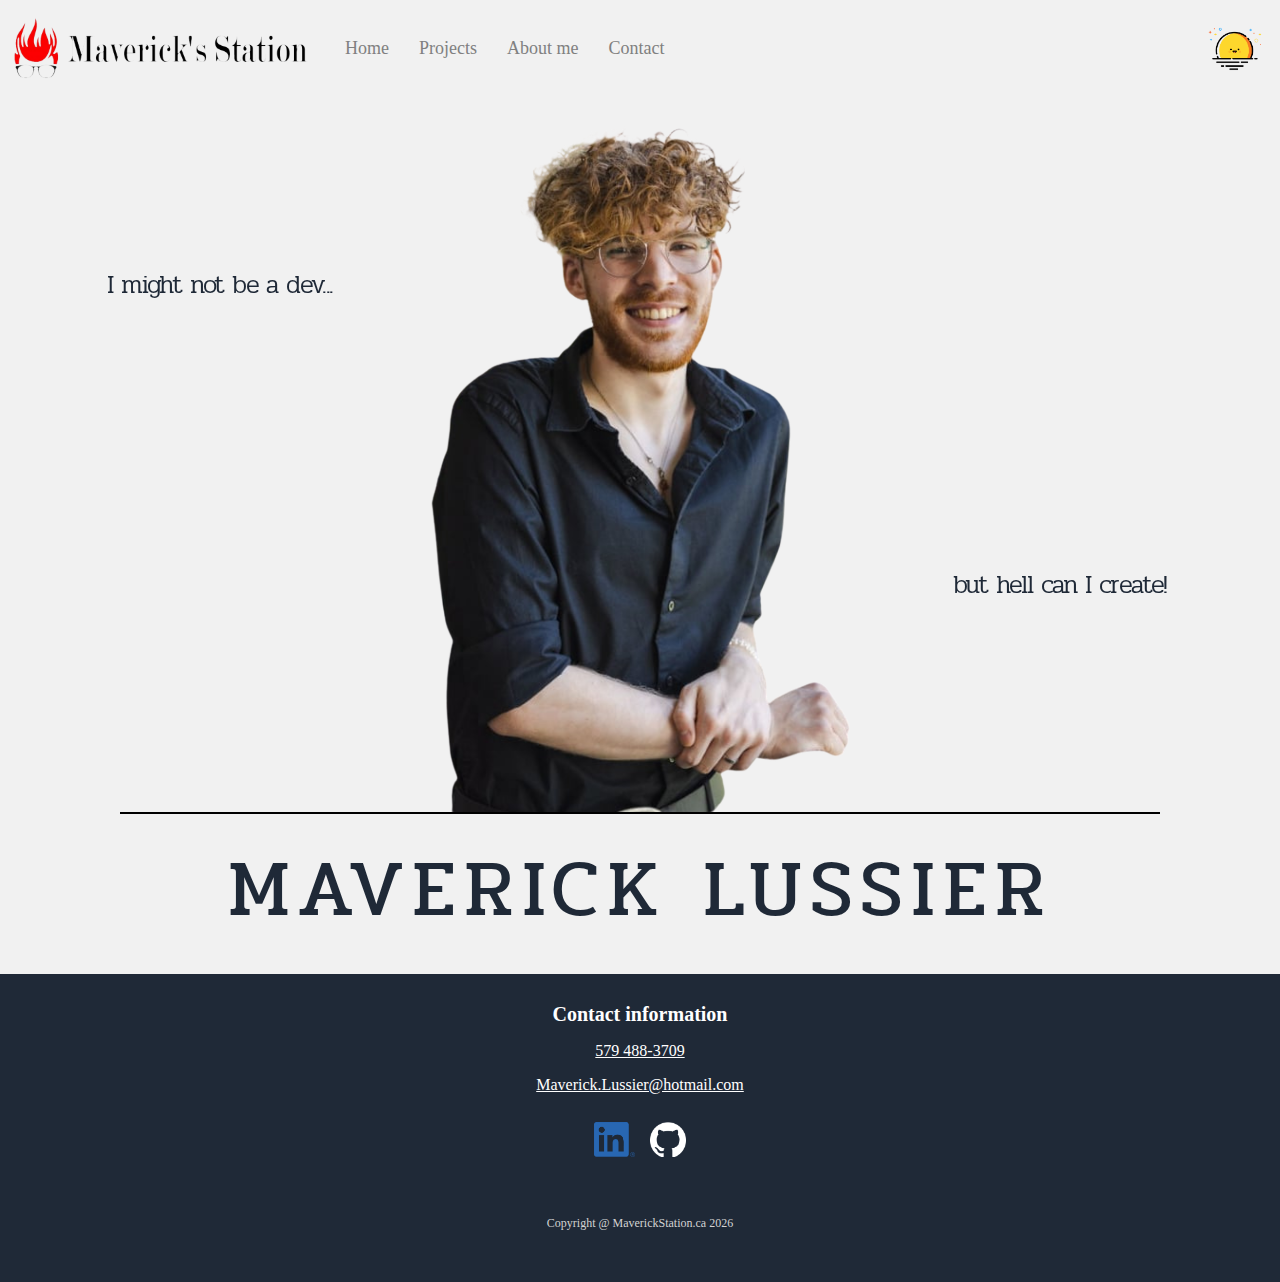
==== index.html @ add1839e "Darkmode fix + scrollbar adjustments" ====
<!DOCTYPE html>
<html>

<head>
    <title>Maverick's Station</title>
    <link rel="icon" type="image/x-icon" href="images/favicon.png">
    <link rel="stylesheet" href="darkmode.css">
    <link rel="stylesheet" href="styles.css">
    <meta name="description" content="description">
    <meta lang="en" charset="UTF-8">
    <meta name="viewport" content="width=device-width, initial-scale=1.0">
    <meta name="googlebot" content="noindex, nofollow">
    <meta name="robots" content="noindex">
    <link rel="preconnect" href="https://fonts.googleapis.com">
    <link rel="preconnect" href="https://fonts.gstatic.com" crossorigin>
    <link href="https://fonts.googleapis.com/css2?family=Pridi:wght@200;300;400;500;600;700&display=swap" rel="stylesheet">
    <script>(function(w,d,s,l,i){w[l]=w[l]||[];w[l].push({'gtm.start':new Date().getTime(),event:'gtm.js'});var f=d.getElementsByTagName(s)[0],j=d.createElement(s),dl=l!='dataLayer'?'&l='+l:'';j.async=true;j.src='https://www.googletagmanager.com/gtm.js?id='+i+dl;f.parentNode.insertBefore(j,f);})(window,document,'script','dataLayer','GTM-K57DZNFK');</script>
    </head>

<body>
    <noscript><iframe src="https://www.googletagmanager.com/ns.html?id=GTM-K57DZNFK" height="0" width="0"
            style="display:none;visibility:hidden"></iframe></noscript>
    <header class="mainHeader">
        <div class="logoTitle">
            <a href="https://maverickstation.ca/"><img id="logo" class="theme-image" data-light="images/newlogo.png"
                    data-dark="images/dm-newlogo.png" src="images/newlogo.png" alt="Maverick Lussier"></a>
        </div>
        <nav class="listMenu">
            <a href="https://maverickstation.ca/">Home</a>
            <a href="https://maverickstation.ca/projects">Projects</a>
            <a href="https://maverickstation.ca/aboutme">About me</a>
            <a href="#footer">Contact</a>
            <div id="theme-toggle-mobile" class="theme-toggle mobile-only">
                <img src="images/sun-sunrise-svgrepo-com.png" alt="Sun Icon" class="icon sun-icon" />
                <img src="images/man-on-the-moon-svgrepo-com.png" alt="Moon Icon" class="icon moon-icon" />
            </div>
        </nav>
        <div class="header-right">
            <div id="theme-toggle" class="theme-toggle">
                <img src="images/sun-sunrise-svgrepo-com.png" alt="Sun Icon" class="icon sun-icon" />
                <img src="images/man-on-the-moon-svgrepo-com.png" alt="Moon Icon" class="icon moon-icon" />
            </div>
        </div>
    </header>

    <section id="section">
        <div class="row">
            <div class="container">
                <div class="maverick">
                    <img src="images/maverick-torso.png" alt="Maverick Lussier">
                </div>
    
                <p id="not-a-dev-desc" class="description">I might not be a dev...</p>
                <p id="i-make-stuff-desc" class="description">but hell can I create!</p>
    
                <h1 class="title">MAVERICK LUSSIER</h1>
            </div>
        </div>
    </section>
    <footer id="footer">
        <div class="contact">
            <ul class="contactList">
                <li class="contactTitle">Contact information</li>
                <li class="contactInfo"><a href="tel:+1579-488-3709">579 488-3709</a></li>
                <li class="contactInfo"><a href="mailto:maverick.lussier@hotmail.com">Maverick.Lussier@hotmail.com</a></li>
            </ul>
            <div class="socials">
                <a href="https://www.linkedin.com/in/maverick-lussier-965498231/" target="_blank"><img
                        src="images/LinkedIn.png" alt="LinkedIn profile"></a>
                <a href="https://github.com/Maverick015" target="_blank"><img src="images/github.png"
                        alt="GitHub profile"></a>
            </div>
        </div>
        <div class="copyright">Copyright @ MaverickStation.ca <span id="spanYear"></span></div>

    </footer>
    <script>document.getElementById('spanYear').textContent = new Date().getFullYear();</script>
    <script src="darkmode.js"></script>
</body>

</html>
---- darkmode.css ----
/* Colors */
:root {
--dm-bg: #22203A !important; /* Dark Mode Background */
--dm-surface: #2E2B50 !important; /* Surface Elements (cards, containers) */
--dm-layer: #28A79F !important; /* Surface Elements (cards, containers) */
--dm-text-primary: #EDEDF7 !important; /* Primary Text (titles, headings) */
--dm-text-secondary: #B8B5D6 !important; /* Secondary Text (subtext, descriptions) */
--dm-accent: #9893DA !important; /* Accent (buttons, highlights) */}

/* Theme Toggle Styling */
.theme-toggle {
position: relative;
width: 60px;
height: 60px;
cursor: pointer;
margin-right: 15px;
}

.theme-toggle .icon {
position: absolute;
width: 100%;
height: 100%;
transition: opacity 1.5s ease-in-out;
}
.theme-toggle .moon-icon { opacity: 0; }

#theme-toggle-mobile img{padding-left: 16px;}
.theme-toggle, .sidebar-container {
outline: none !important;
box-shadow: none !important;
-webkit-tap-highlight-color: transparent;
user-select: none;
-webkit-user-select: none;
-moz-user-select: none;
-ms-user-select: none;
}

/* 🟢 DARK MODE - Applied to everything inside body.dark-mode */
body.dark-mode,
body.dark-mode .mainHeader, 
body.dark-mode .portfolioTitle, 
body.dark-mode #section{
background: var(--dm-bg);
color: var(--dm-text-primary);
}

/* Secondary background color */
body.dark-mode .sidebar,
body.dark-mode .cardWhite,
body.dark-mode .discover {
background: var(--dm-surface);
}

/* Dark Mode for all key elements */
body.dark-mode .sidebar-container h4,
body.dark-mode .bar-item,
body.dark-mode .filterButton,
body.dark-mode .cardWhite h1,
body.dark-mode .cardWhite h2,
body.dark-mode .cardWhite h3,
body.dark-mode .cardWhite h4,
body.dark-mode .cardWhite p,
body.dark-mode #section h1 {
color: var(--dm-text-primary);
}

/* Secondary text color for descriptions */
body.dark-mode .cardWhite p,
body.dark-mode .sidebar-container p,
body.dark-mode #section p,
body.dark-mode  {
color: var(--dm-text-secondary);
}

/* Accent color for interactive elements */
body.dark-mode .discover{
background: var(--dm-accent);
}

body.dark-mode .testimonial::-webkit-scrollbar-thumb,
body.dark-mode .personalityContainer p::-webkit-scrollbar-thumb {
    background: var(--dm-accent);
}
/* Buttons */
body.dark-mode button {
background: var(--dm-surface);
color: var(--dm-text-primary);
border-color: var(--dm-bg);
}
---- styles.css ----
html{background-color:var(--light-gray);}
body{margin: 0}

/* Fonts */
* {font-family: Georgia, 'Times New Roman', Times, serif;line-height: 1.5;}  
h1 { font-size: clamp(1.75rem, 2.5vw, 2.25rem); margin: 0; } /* ≈ 28px to 36px */
h2 { font-size: clamp(1.5rem, 2vw, 2rem); margin: 0; } /* ≈ 24px to 32px */
h3 { font-size: clamp(1.25rem, 1.75vw, 1.5rem); margin: 10px 0 0; } /* ≈ 20px to 24px */
h4 { font-size: clamp(1.1rem, 1.5vw, 1.4rem); margin: 10px 0 0; } /* ≈ 18px to 22px */
p { font-size: 1.125rem; } /* ≈ 18px */

:root{
--footer-bg: #1f2937;
--black:#000;
--white:#fff;
--gray:#9e9e9e;
--light-gray:#f1f1f1;
}

/* Main Header */
.logoTitle,.logoTitle a,#logo{height: 67px; max-width: 300px; display: flex; gap: 10px; flex-wrap: wrap; align-items: center; }
.listMenu{ display: flex; justify-content: center; align-items: center; flex-wrap: wrap; text-align: center; min-width: 0; }
.listMenu a{ font-size: 18px; padding: 15px; text-decoration: none; color: gray; }
nav{display:flex; background-color:inherit; }
.header-right{ margin-left: auto; }
.mobile-only{display: none;}

@media (min-width:993px){
        .mainHeader{display: flex;flex-wrap: wrap;gap: 20px;align-items: center;
                background-color: #f1f1f1;padding:15px 0px 15px 10px;position: sticky;top: 0;}}

@media (max-width:992.99px) {
        .mainHeader {display: flex;flex-wrap: wrap;gap: 20px;align-items: center;
                justify-content: center;background-color: #f1f1f1;padding: 15px 0;position: sticky;top: 0;}
        .header-right{display: none;}
        .mobile-only {display: flex;}}

@media (max-width:420.99px) {
        .mobile-only {display: flex;}
        .listMenu{padding: 0px 25px 0px 25px;}}

/* Common Styles */
#section {position: relative;line-height: 0.5 !important;color: var(--black);
        background-color: var(--light-gray);margin-bottom: 25px;text-align: center;}
    
#section img {padding-top: 15px;margin: 0 15px;margin-bottom: -7px;}
.container {margin: 0 auto;position: relative;max-width: 1040px;width: 90%;}
.title {color: var(--footer-bg);padding-top: 15px;letter-spacing: 0.5rem;border-top: solid 2.5px #000;
        font-size: clamp(2.5rem, 5rem, 7rem);font-family: "Pridi", serif;font-weight: 400;}

.description {position: absolute;width: 300px;height: fit-content;}

/* Shared Description Styling */
#not-a-dev-desc,
#i-make-stuff-desc {color: var(--footer-bg);font: normal normal 300 clamp(1.5rem, 2vw, 5rem) "Pridi";
        letter-spacing: -0.1rem;line-height: 1.0;max-height: 200px;}

#not-a-dev-desc {top: 150px;left: -50px;}    
#i-make-stuff-desc {top: 450px;right: -50px;}
    
    /* Large Screens (Desktops) */
    @media (min-width: 1200px) {
        #section img {
            height: 700px;
        }
        .container {
            max-width: 1040px;
        }}
    
    /* Medium Screens (Laptops & Tablets) */
    @media (min-width: 993px) and (max-width: 1199.99px) {
        #section img {
            height: 700px;
        }
        .container {
            max-width: 850px;
        }}
    
    /* Tablets & Smaller Laptops */
    @media (max-width: 992.99px) {
        #section img {
            height: 500px;
        }
        .container {
            width: 90%;
            max-width: 850px;
        }
        #not-a-dev-desc,
        #i-make-stuff-desc {display: none;}}

    /* Mobile Screens */
    @media (max-width: 500px) {
        #section{width: auto;}
        #section img {height: 400px;}

        .container {max-width: fit-content;padding: 0 15px;}
        .title{font-size: 15vw;}
        #not-a-dev-desc,
        #i-make-stuff-desc {display: none;}}
        
    

/* Footer */
#footer {width:100%;bottom:0;background: var(--footer-bg);text-align: center;color: var(--white);}
.contactList {margin: 0;padding: 25px 0px 0px 0px;list-style-type: none;}
.contactTitle {font-size: 20px;font-weight: bold;}
.contactInfo {padding-top: 10px;}
li.contactInfo a{color: var(--white);}
.socials {display: flex;justify-content: center;align-items: center;gap: 15px;padding-top: 25px;}
.socials img {width: auto;height: 35px;}
.copyright {color: lightgray;margin: 0;padding: 50px 0;text-align: center;font-size: 12px;}
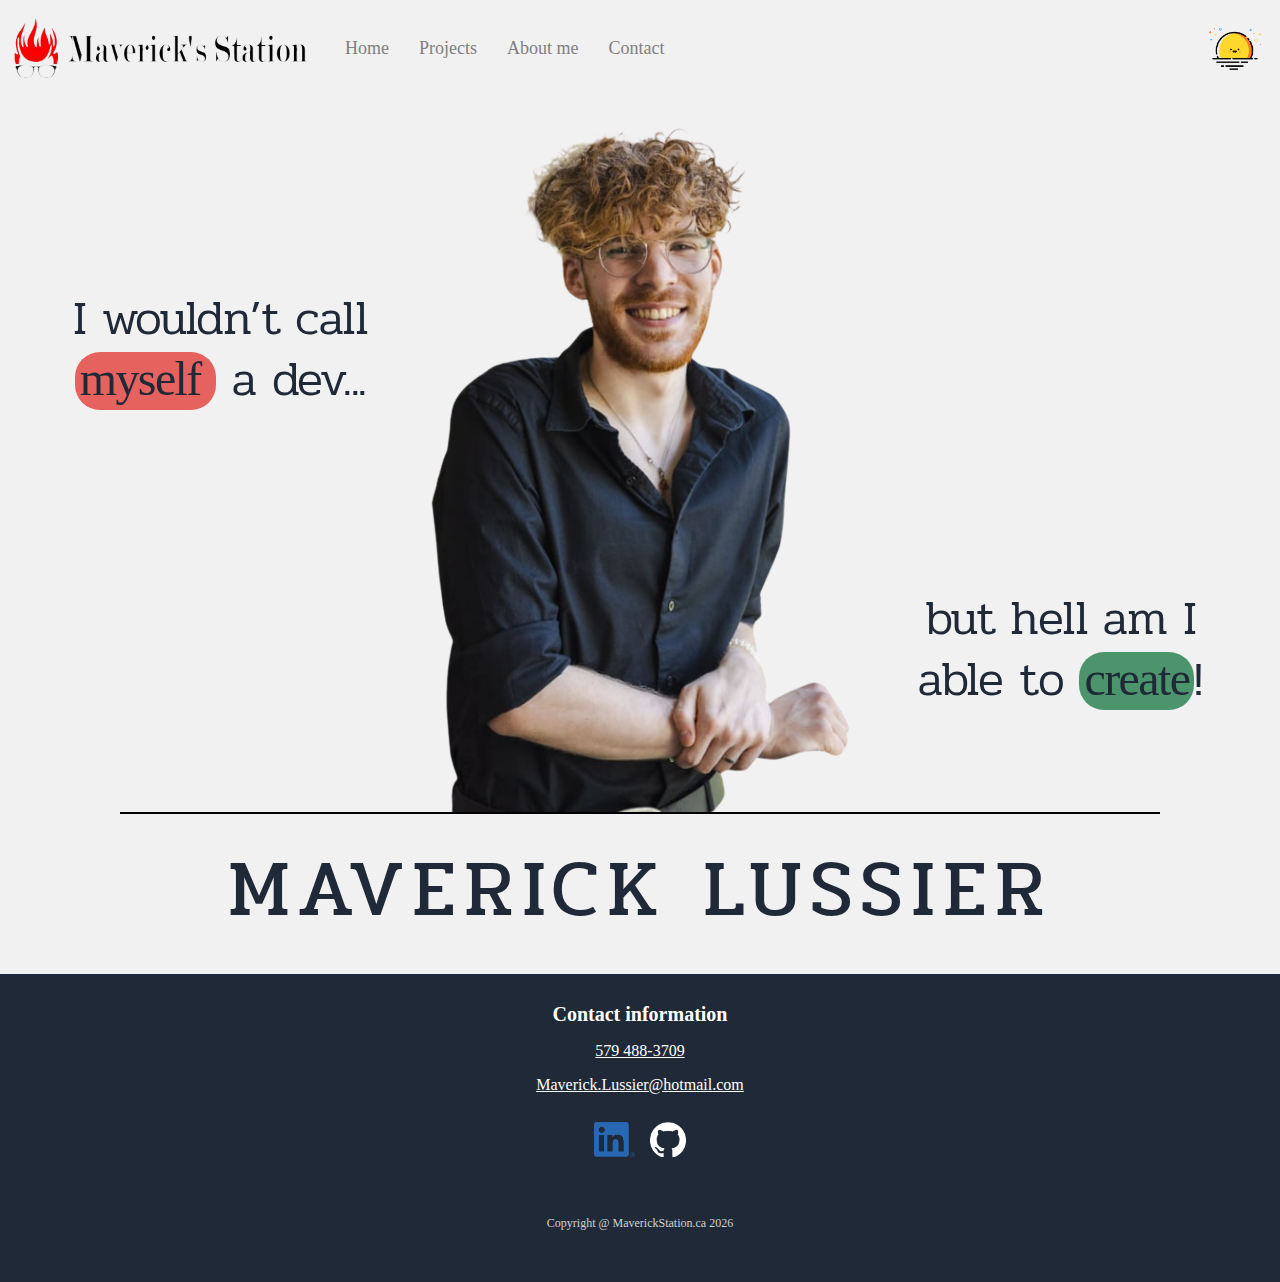
==== commit 30060ae3: "Added home CTAs + btn colors" ====
--- a/index.html
+++ b/index.html
@@ -26,10 +26,10 @@
                     data-dark="images/dm-newlogo.png" src="images/newlogo.png" alt="Maverick Lussier"></a>
         </div>
         <nav class="listMenu">
-            <a href="https://maverickstation.ca/">Home</a>
-            <a href="https://maverickstation.ca/projects">Projects</a>
-            <a href="https://maverickstation.ca/aboutme">About me</a>
-            <a href="#footer">Contact</a>
+            <a id="homeNav" href="https://maverickstation.ca/">Home</a>
+            <a id="projectsNav" href="https://maverickstation.ca/projects">Projects</a>
+            <a id="aboutmeNav" href="https://maverickstation.ca/aboutme">About me</a>
+            <a id="contactNav" href="#footer">Contact</a>
             <div id="theme-toggle-mobile" class="theme-toggle mobile-only">
                 <img src="images/sun-sunrise-svgrepo-com.png" alt="Sun Icon" class="icon sun-icon" />
                 <img src="images/man-on-the-moon-svgrepo-com.png" alt="Moon Icon" class="icon moon-icon" />
@@ -50,9 +50,8 @@
                     <img src="images/maverick-torso.png" alt="Maverick Lussier">
                 </div>
     
-                <p id="not-a-dev-desc" class="description">I might not be a dev...</p>
-                <p id="i-make-stuff-desc" class="description">but hell can I create!</p>
-    
+                <p id="not-a-dev-desc" class="description">I wouldn’t call<br><span id="myselfCTA"><a href="https://maverickstation.ca/aboutme">myself</a></span> a dev...</p>
+                <p id="i-make-stuff-desc" class="description">but hell am I able to <span id="createCTA"><a href="https://maverickstation.ca/projects">create</a></span>!</p>    
                 <h1 class="title">MAVERICK LUSSIER</h1>
             </div>
         </div>
--- a/darkmode.css
+++ b/darkmode.css
@@ -35,7 +35,7 @@
 -ms-user-select: none;
 }
 
-/* 🟢 DARK MODE - Applied to everything inside body.dark-mode */
+/* DARK MODE - Applied to everything inside body.dark-mode */
 body.dark-mode,
 body.dark-mode .mainHeader, 
 body.dark-mode .portfolioTitle, 
@@ -72,18 +72,29 @@
 color: var(--dm-text-secondary);
 }
 
+/* Color for borders */
+
+body.dark-mode .title {
+    border-color: white;
+}
+
 /* Accent color for interactive elements */
-body.dark-mode .discover{
+body.dark-mode .testimonial::-webkit-scrollbar-thumb,
+body.dark-mode .personalityContainer p::-webkit-scrollbar-thumb{
 background: var(--dm-accent);
 }
 
-body.dark-mode .testimonial::-webkit-scrollbar-thumb,
-body.dark-mode .personalityContainer p::-webkit-scrollbar-thumb {
-    background: var(--dm-accent);
+/* Buttons */
+body.dark-mode .discover {
+background: var(--dm-accent);
+color: var(--dm-text-primary);
+border-color: var(--dm-accent);
 }
-/* Buttons */
-body.dark-mode button {
-background: var(--dm-surface);
-color: var(--dm-text-primary);
-border-color: var(--dm-bg);
+
+body.dark-mode #createCTA, body.dark-mode #projectsNav:hover{
+    background-color: #b5d6b8 ;
+}
+
+body.dark-mode #myselfCTA, body.dark-mode #aboutmeNav:hover{
+    background-color: #d6b8b5 ;
 }--- a/styles.css
+++ b/styles.css
@@ -21,6 +21,10 @@
 .logoTitle,.logoTitle a,#logo{height: 67px; max-width: 300px; display: flex; gap: 10px; flex-wrap: wrap; align-items: center; }
 .listMenu{ display: flex; justify-content: center; align-items: center; flex-wrap: wrap; text-align: center; min-width: 0; }
 .listMenu a{ font-size: 18px; padding: 15px; text-decoration: none; color: gray; }
+
+#aboutmeNav:hover{border-radius: 25px;background-color:#E5625E;padding:5px 15px 5px 15px;text-decoration: none;color:var(--footer-bg);}
+#projectsNav:hover{border-radius: 25px;background-color:#4c956c;padding:5px 15px 5px 15px;text-decoration: none;color:var(--footer-bg);}
+
 nav{display:flex; background-color:inherit; }
 .header-right{ margin-left: auto; }
 .mobile-only{display: none;}
@@ -39,25 +43,24 @@
         .mobile-only {display: flex;}
         .listMenu{padding: 0px 25px 0px 25px;}}
 
-/* Common Styles */
-#section {position: relative;line-height: 0.5 !important;color: var(--black);
-        background-color: var(--light-gray);margin-bottom: 25px;text-align: center;}
-    
+/* Section styles */
+#section {position: relative;line-height: 0.5 !important;color: var(--black);background-color: var(--light-gray);margin-bottom: 25px;text-align: center;}
 #section img {padding-top: 15px;margin: 0 15px;margin-bottom: -7px;}
 .container {margin: 0 auto;position: relative;max-width: 1040px;width: 90%;}
-.title {color: var(--footer-bg);padding-top: 15px;letter-spacing: 0.5rem;border-top: solid 2.5px #000;
-        font-size: clamp(2.5rem, 5rem, 7rem);font-family: "Pridi", serif;font-weight: 400;}
-
+.title {color: var(--footer-bg);padding-top: 15px;letter-spacing: 0.5rem;border-top: solid 2.5px #000;font-size: clamp(2.5rem, 5rem, 7rem);font-family: "Pridi", serif;font-weight: 400;}
 .description {position: absolute;width: 300px;height: fit-content;}
-
-/* Shared Description Styling */
-#not-a-dev-desc,
-#i-make-stuff-desc {color: var(--footer-bg);font: normal normal 300 clamp(1.5rem, 2vw, 5rem) "Pridi";
-        letter-spacing: -0.1rem;line-height: 1.0;max-height: 200px;}
-
+#not-a-dev-desc,#i-make-stuff-desc {color: var(--footer-bg);font: normal normal 300 clamp(1.5rem, 3rem, 5rem) "Pridi";letter-spacing: -0.1rem;line-height: 1.0;max-height: 200px;}
 #not-a-dev-desc {top: 150px;left: -50px;}    
 #i-make-stuff-desc {top: 450px;right: -50px;}
-    
+
+/* CTA Buttons */
+#myselfCTA {border-radius: 25px;background-color:#E5625E;padding:0 15px 5px 5px;}
+#myselfCTA a {text-decoration: none;color:var(--footer-bg);}
+
+#createCTA {border-radius: 25px;background-color:#4c956c;padding:0 5px 5px 5px;}
+#createCTA a {text-decoration: none;color:var(--footer-bg);}
+
+
     /* Large Screens (Desktops) */
     @media (min-width: 1200px) {
         #section img {
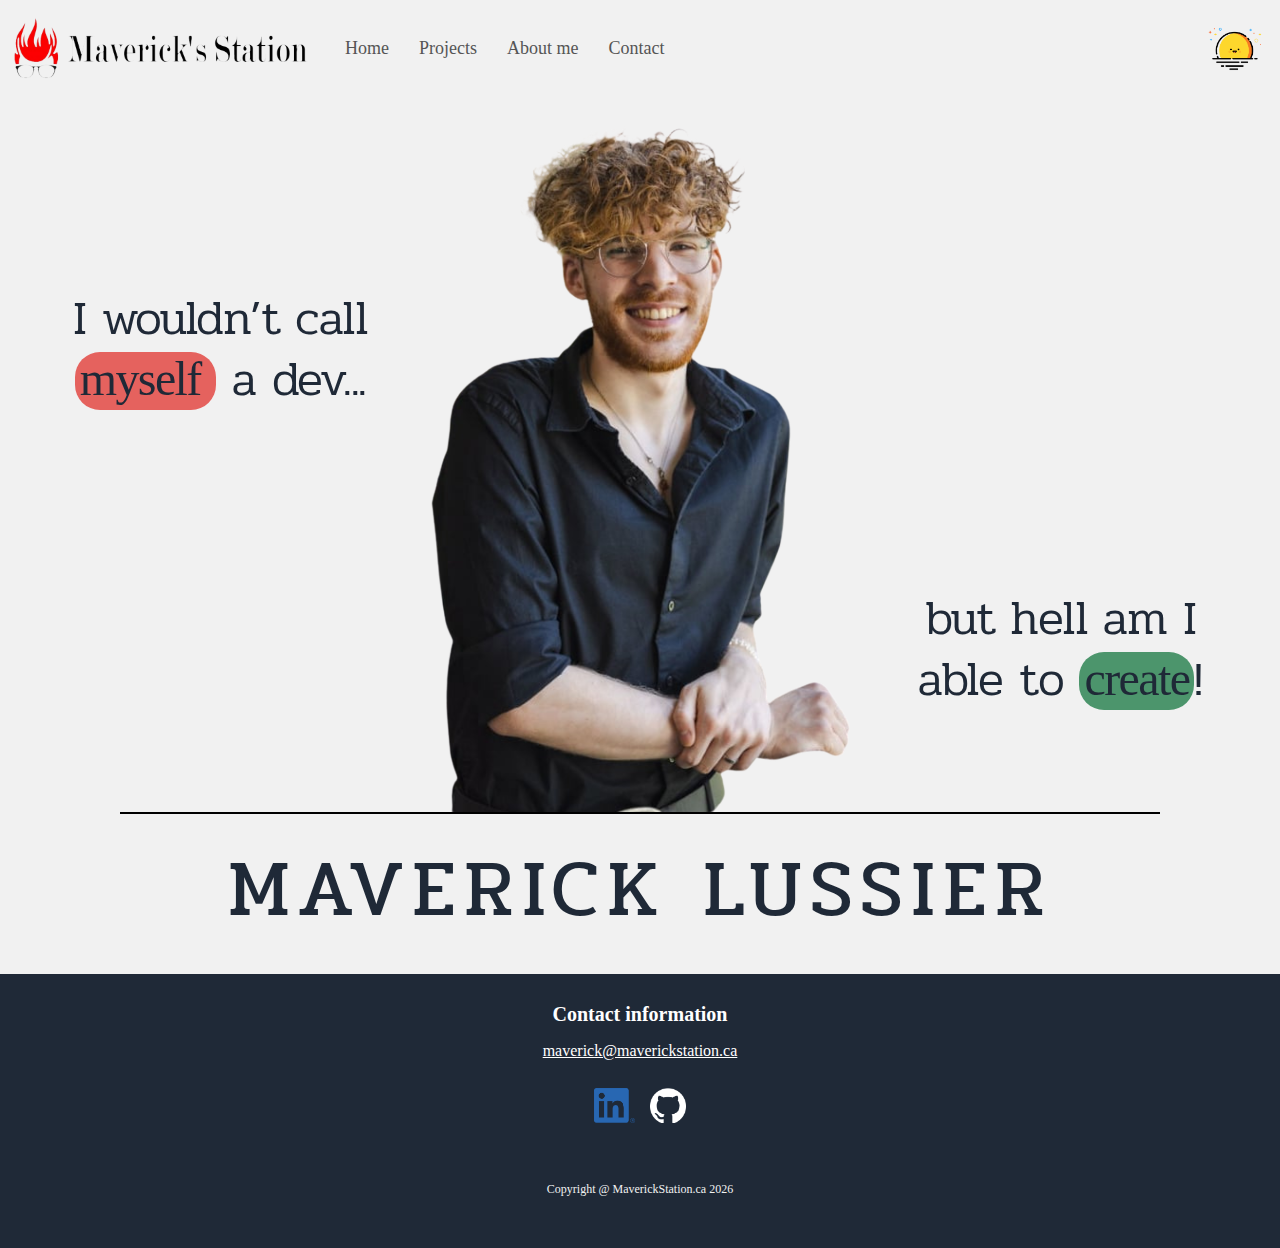
==== commit 5dc8cca5: "Updated contact info" ====
--- a/index.html
+++ b/index.html
@@ -60,8 +60,7 @@
         <div class="contact">
             <ul class="contactList">
                 <li class="contactTitle">Contact information</li>
-                <li class="contactInfo"><a href="tel:+1579-488-3709">579 488-3709</a></li>
-                <li class="contactInfo"><a href="mailto:maverick.lussier@hotmail.com">Maverick.Lussier@hotmail.com</a></li>
+                <li class="contactInfo"><a href="mailto:maverick.lussier@hotmail.com">maverick@maverickstation.ca</a></li>
             </ul>
             <div class="socials">
                 <a href="https://www.linkedin.com/in/maverick-lussier-965498231/" target="_blank"><img
--- a/darkmode.css
+++ b/darkmode.css
@@ -37,7 +37,7 @@
 
 /* DARK MODE - Applied to everything inside body.dark-mode */
 body.dark-mode,
-body.dark-mode .mainHeader, 
+body.dark-mode .mainHeader , 
 body.dark-mode .portfolioTitle, 
 body.dark-mode #section{
 background: var(--dm-bg);
@@ -47,7 +47,8 @@
 /* Secondary background color */
 body.dark-mode .sidebar,
 body.dark-mode .cardWhite,
-body.dark-mode .discover {
+body.dark-mode .discover,
+body.dark-mode .filterButton {
 background: var(--dm-surface);
 }
 
@@ -60,7 +61,8 @@
 body.dark-mode .cardWhite h3,
 body.dark-mode .cardWhite h4,
 body.dark-mode .cardWhite p,
-body.dark-mode #section h1 {
+body.dark-mode #section h1,
+body.dark-mode .listMenu a {
 color: var(--dm-text-primary);
 }
 
@@ -79,7 +81,9 @@
 }
 
 /* Accent color for interactive elements */
+body.dark-mode .cardWhite p::-webkit-scrollbar-thumb,
 body.dark-mode .testimonial::-webkit-scrollbar-thumb,
+body.dark-mode .certificationsCard p::-webkit-scrollbar-thumb,
 body.dark-mode .personalityContainer p::-webkit-scrollbar-thumb{
 background: var(--dm-accent);
 }
--- a/styles.css
+++ b/styles.css
@@ -13,14 +13,14 @@
 --footer-bg: #1f2937;
 --black:#000;
 --white:#fff;
---gray:#9e9e9e;
+--gray:#555;
 --light-gray:#f1f1f1;
 }
 
 /* Main Header */
 .logoTitle,.logoTitle a,#logo{height: 67px; max-width: 300px; display: flex; gap: 10px; flex-wrap: wrap; align-items: center; }
 .listMenu{ display: flex; justify-content: center; align-items: center; flex-wrap: wrap; text-align: center; min-width: 0; }
-.listMenu a{ font-size: 18px; padding: 15px; text-decoration: none; color: gray; }
+.listMenu a{ font-size: 18px; padding: 15px; text-decoration: none; color: var(--gray); }
 
 #aboutmeNav:hover{border-radius: 25px;background-color:#E5625E;padding:5px 15px 5px 15px;text-decoration: none;color:var(--footer-bg);}
 #projectsNav:hover{border-radius: 25px;background-color:#4c956c;padding:5px 15px 5px 15px;text-decoration: none;color:var(--footer-bg);}
@@ -31,11 +31,11 @@
 
 @media (min-width:993px){
         .mainHeader{display: flex;flex-wrap: wrap;gap: 20px;align-items: center;
-                background-color: #f1f1f1;padding:15px 0px 15px 10px;position: sticky;top: 0;}}
+                background-color: var(--light-gray);padding:15px 0px 15px 10px;position: sticky;top: 0;}}
 
 @media (max-width:992.99px) {
         .mainHeader {display: flex;flex-wrap: wrap;gap: 20px;align-items: center;
-                justify-content: center;background-color: #f1f1f1;padding: 15px 0;position: sticky;top: 0;}
+                justify-content: center;background-color: var(--light-gray);padding: 15px 0;position: sticky;top: 0;}
         .header-right{display: none;}
         .mobile-only {display: flex;}}
 
@@ -47,7 +47,7 @@
 #section {position: relative;line-height: 0.5 !important;color: var(--black);background-color: var(--light-gray);margin-bottom: 25px;text-align: center;}
 #section img {padding-top: 15px;margin: 0 15px;margin-bottom: -7px;}
 .container {margin: 0 auto;position: relative;max-width: 1040px;width: 90%;}
-.title {color: var(--footer-bg);padding-top: 15px;letter-spacing: 0.5rem;border-top: solid 2.5px #000;font-size: clamp(2.5rem, 5rem, 7rem);font-family: "Pridi", serif;font-weight: 400;}
+.title {color: var(--footer-bg);padding-top: 15px;letter-spacing: 0.5rem;border-top: solid 2.5px var(--black);font-size: clamp(2.5rem, 5rem, 7rem);font-family: "Pridi", serif;font-weight: 400;}
 .description {position: absolute;width: 300px;height: fit-content;}
 #not-a-dev-desc,#i-make-stuff-desc {color: var(--footer-bg);font: normal normal 300 clamp(1.5rem, 3rem, 5rem) "Pridi";letter-spacing: -0.1rem;line-height: 1.0;max-height: 200px;}
 #not-a-dev-desc {top: 150px;left: -50px;}    
@@ -111,4 +111,4 @@
 li.contactInfo a{color: var(--white);}
 .socials {display: flex;justify-content: center;align-items: center;gap: 15px;padding-top: 25px;}
 .socials img {width: auto;height: 35px;}
-.copyright {color: lightgray;margin: 0;padding: 50px 0;text-align: center;font-size: 12px;}+.copyright {color: var(--light-gray);margin: 0;padding: 50px 0;text-align: center;font-size: 12px;}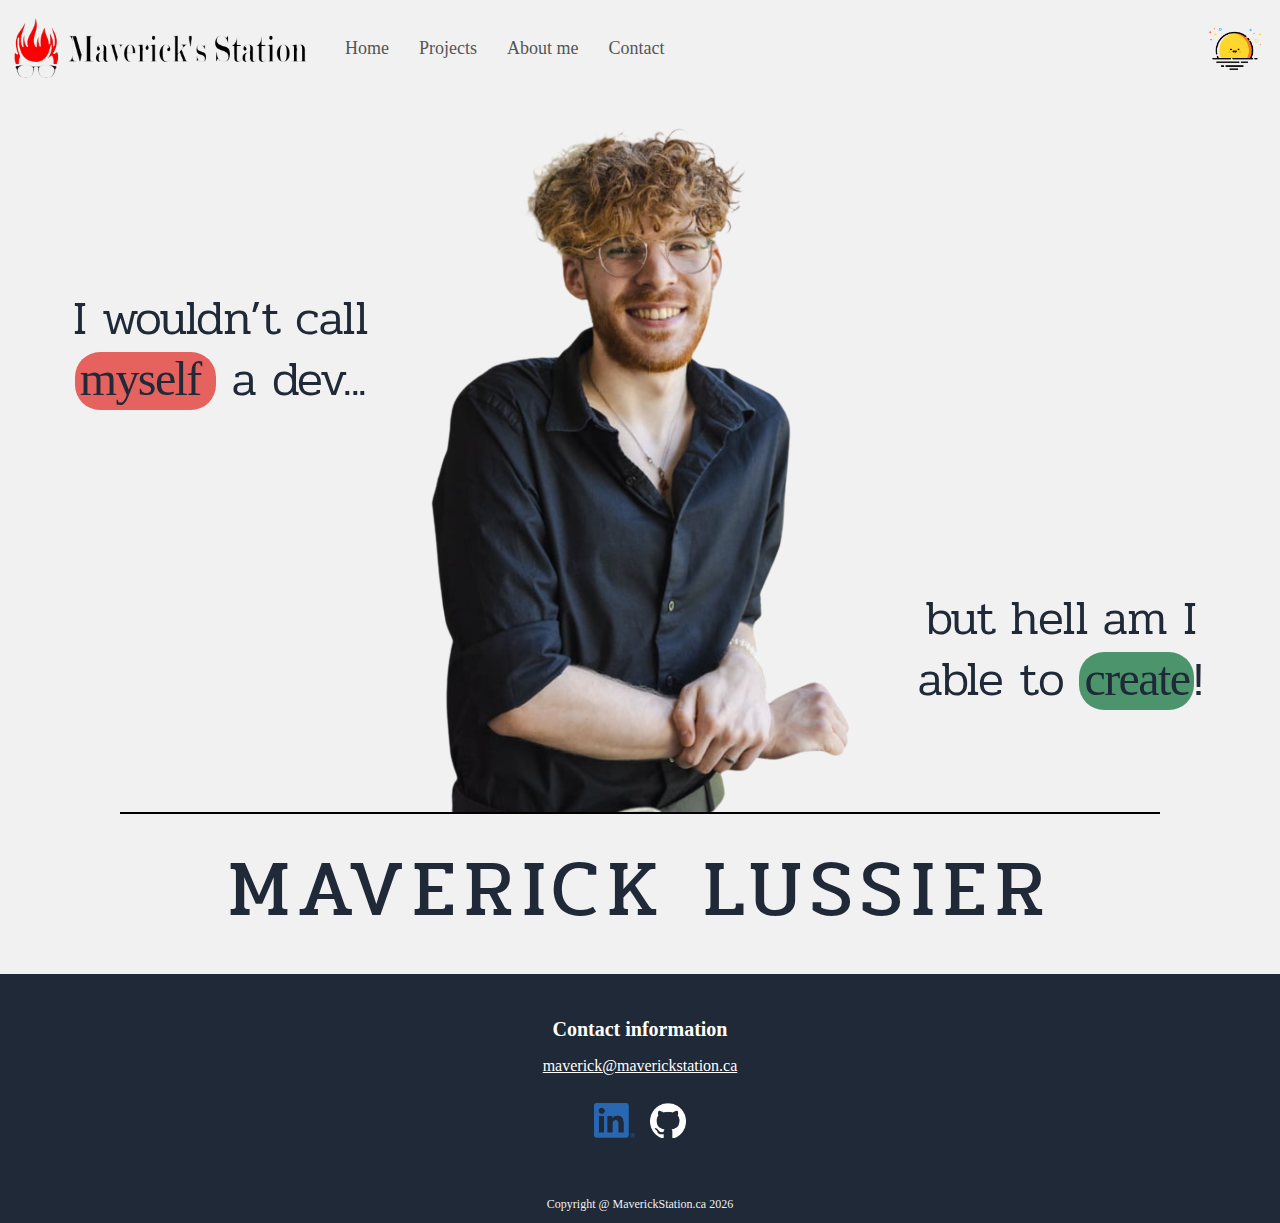
==== commit 63ef4c10: "Improved footer & discover btn behavior" ====
--- a/index.html
+++ b/index.html
@@ -3,7 +3,12 @@
 
 <head>
     <title>Maverick's Station</title>
-    <link rel="icon" type="image/x-icon" href="images/favicon.png">
+    <link rel="icon" type="image/png" href="images/favicon.png">
+    <meta name="author" content="Maverick Lussier">
+    <meta name="keywords"
+        content="Maverick Lussier, Maverick, Lussier, MaverickStation, Maverick Station, Maverick Lussier Portfolio, Maverick Lussier Projects, Maverick Lussier Contact, Maverick Lussier About Me">
+    <meta name="description"
+        content="Maverick Lussier's personal portfolio website where you can find his projects and learn more about his skills and experience!">
     <link rel="stylesheet" href="darkmode.css">
     <link rel="stylesheet" href="styles.css">
     <meta name="description" content="description">
@@ -13,9 +18,10 @@
     <meta name="robots" content="noindex">
     <link rel="preconnect" href="https://fonts.googleapis.com">
     <link rel="preconnect" href="https://fonts.gstatic.com" crossorigin>
-    <link href="https://fonts.googleapis.com/css2?family=Pridi:wght@200;300;400;500;600;700&display=swap" rel="stylesheet">
-    <script>(function(w,d,s,l,i){w[l]=w[l]||[];w[l].push({'gtm.start':new Date().getTime(),event:'gtm.js'});var f=d.getElementsByTagName(s)[0],j=d.createElement(s),dl=l!='dataLayer'?'&l='+l:'';j.async=true;j.src='https://www.googletagmanager.com/gtm.js?id='+i+dl;f.parentNode.insertBefore(j,f);})(window,document,'script','dataLayer','GTM-K57DZNFK');</script>
-    </head>
+    <link href="https://fonts.googleapis.com/css2?family=Pridi:wght@200;300;400;500;600;700&display=swap"
+        rel="stylesheet">
+    <script>(function (w, d, s, l, i) { w[l] = w[l] || []; w[l].push({ 'gtm.start': new Date().getTime(), event: 'gtm.js' }); var f = d.getElementsByTagName(s)[0], j = d.createElement(s), dl = l != 'dataLayer' ? '&l=' + l : ''; j.async = true; j.src = 'https://www.googletagmanager.com/gtm.js?id=' + i + dl; f.parentNode.insertBefore(j, f); })(window, document, 'script', 'dataLayer', 'GTM-K57DZNFK');</script>
+</head>
 
 <body>
     <noscript><iframe src="https://www.googletagmanager.com/ns.html?id=GTM-K57DZNFK" height="0" width="0"
@@ -25,11 +31,11 @@
             <a href="https://maverickstation.ca/"><img id="logo" class="theme-image" data-light="images/newlogo.png"
                     data-dark="images/dm-newlogo.png" src="images/newlogo.png" alt="Maverick Lussier"></a>
         </div>
-        <nav class="listMenu">
-            <a id="homeNav" href="https://maverickstation.ca/">Home</a>
-            <a id="projectsNav" href="https://maverickstation.ca/projects">Projects</a>
-            <a id="aboutmeNav" href="https://maverickstation.ca/aboutme">About me</a>
-            <a id="contactNav" href="#footer">Contact</a>
+        <nav class="listMenu" aria-label="Main Navigation">
+            <a id="homeNav" href="https://maverickstation.ca/" aria-label="Home">Home</a>
+            <a id="projectsNav" href="https://maverickstation.ca/projects" aria-label="Projects">Projects</a>
+            <a id="aboutmeNav" href="https://maverickstation.ca/aboutme" aria-label="About me">About me</a>
+            <a id="contactNav" href="#footer" aria-label="Contact">Contact</a>
             <div id="theme-toggle-mobile" class="theme-toggle mobile-only">
                 <img src="images/sun-sunrise-svgrepo-com.png" alt="Sun Icon" class="icon sun-icon" />
                 <img src="images/man-on-the-moon-svgrepo-com.png" alt="Moon Icon" class="icon moon-icon" />
@@ -37,8 +43,10 @@
         </nav>
         <div class="header-right">
             <div id="theme-toggle" class="theme-toggle">
-                <img src="images/sun-sunrise-svgrepo-com.png" alt="Sun Icon" class="icon sun-icon" />
-                <img src="images/man-on-the-moon-svgrepo-com.png" alt="Moon Icon" class="icon moon-icon" />
+                <img src="images/sun-sunrise-svgrepo-com.png" alt="Sun Icon - Indicates you're currently in Light Mode"
+                    class="icon sun-icon" />
+                <img src="images/man-on-the-moon-svgrepo-com.png"
+                    alt="Moon Icon - Indicates you're currently in Dark Mode" class="icon moon-icon" />
             </div>
         </div>
     </header>
@@ -49,9 +57,13 @@
                 <div class="maverick">
                     <img src="images/maverick-torso.png" alt="Maverick Lussier">
                 </div>
-    
-                <p id="not-a-dev-desc" class="description">I wouldn’t call<br><span id="myselfCTA"><a href="https://maverickstation.ca/aboutme">myself</a></span> a dev...</p>
-                <p id="i-make-stuff-desc" class="description">but hell am I able to <span id="createCTA"><a href="https://maverickstation.ca/projects">create</a></span>!</p>    
+
+                <p id="not-a-dev-desc" class="description">I wouldn’t call<br><span id="myselfCTA"
+                        aria-label="Go to About me page"><a href="https://maverickstation.ca/aboutme">myself</a></span>
+                    a dev...</p>
+                <p id="i-make-stuff-desc" class="description">but hell am I able to <span id="createCTA"
+                        aria-label="Go to Projects page"><a
+                            href="https://maverickstation.ca/projects">create</a></span>!</p>
                 <h1 class="title">MAVERICK LUSSIER</h1>
             </div>
         </div>
@@ -60,12 +72,13 @@
         <div class="contact">
             <ul class="contactList">
                 <li class="contactTitle">Contact information</li>
-                <li class="contactInfo"><a href="mailto:maverick.lussier@hotmail.com">maverick@maverickstation.ca</a></li>
+                <li class="contactInfo" aria-label="Email Address"><a
+                        href="mailto:maverick.lussier@hotmail.com">maverick@maverickstation.ca</a></li>
             </ul>
             <div class="socials">
                 <a href="https://www.linkedin.com/in/maverick-lussier-965498231/" target="_blank"><img
                         src="images/LinkedIn.png" alt="LinkedIn profile"></a>
-                <a href="https://github.com/Maverick015" target="_blank"><img src="images/github.png"
+                <a href="https://github.com/Maverick015" target="_blank"><img src="images/dm-github.png"
                         alt="GitHub profile"></a>
             </div>
         </div>
@@ -73,7 +86,7 @@
 
     </footer>
     <script>document.getElementById('spanYear').textContent = new Date().getFullYear();</script>
-    <script src="darkmode.js"></script>
+    <script src="darkmode.js" defer></script>
 </body>
 
 </html>--- a/darkmode.css
+++ b/darkmode.css
@@ -39,7 +39,8 @@
 body.dark-mode,
 body.dark-mode .mainHeader , 
 body.dark-mode .portfolioTitle, 
-body.dark-mode #section{
+body.dark-mode #section,
+body.dark-mode .commit-container{
 background: var(--dm-bg);
 color: var(--dm-text-primary);
 }
@@ -62,7 +63,9 @@
 body.dark-mode .cardWhite h4,
 body.dark-mode .cardWhite p,
 body.dark-mode #section h1,
-body.dark-mode .listMenu a {
+body.dark-mode .listMenu a,
+body.dark-mode .bar-block h3,
+body.dark-mode .commit-title {
 color: var(--dm-text-primary);
 }
 
@@ -70,21 +73,20 @@
 body.dark-mode .cardWhite p,
 body.dark-mode .sidebar-container p,
 body.dark-mode #section p,
-body.dark-mode  {
+body.dark-mode,
+body.dark-mode .commit-desc,
+body.dark-mode  #thanks  {
 color: var(--dm-text-secondary);
 }
 
-/* Color for borders */
 
-body.dark-mode .title {
-    border-color: white;
-}
 
 /* Accent color for interactive elements */
 body.dark-mode .cardWhite p::-webkit-scrollbar-thumb,
 body.dark-mode .testimonial::-webkit-scrollbar-thumb,
 body.dark-mode .certificationsCard p::-webkit-scrollbar-thumb,
-body.dark-mode .personalityContainer p::-webkit-scrollbar-thumb{
+body.dark-mode .personalityContainer p::-webkit-scrollbar-thumb,
+body.dark-mode .sidebar-container::-webkit-scrollbar-thumb{
 background: var(--dm-accent);
 }
 
@@ -101,4 +103,16 @@
 
 body.dark-mode #myselfCTA, body.dark-mode #aboutmeNav:hover{
     background-color: #d6b8b5 ;
+}
+
+/* Special */
+
+body.dark-mode .title {
+    border-color: white;
+}
+
+body.dark-mode .commit-container{background-color: rgb(66, 62, 114);
+}
+
+body.dark-mode .commit-container::after {background: linear-gradient(to bottom, rgba(0, 0, 0, 0), rgba(66, 62, 114, 1))
 }--- a/styles.css
+++ b/styles.css
@@ -1,5 +1,5 @@
-html{background-color:var(--light-gray);}
-body{margin: 0}
+html{background-color:var(--light-gray);height: 100%;}
+body{margin: 0;min-height: 100vh;display: flex;flex-direction: column;}
 
 /* Fonts */
 * {font-family: Georgia, 'Times New Roman', Times, serif;line-height: 1.5;}  
@@ -15,6 +15,8 @@
 --white:#fff;
 --gray:#555;
 --light-gray:#f1f1f1;
+--aboutme-color:#E5625E;
+--projects-color:#4c956c;
 }
 
 /* Main Header */
@@ -44,7 +46,7 @@
         .listMenu{padding: 0px 25px 0px 25px;}}
 
 /* Section styles */
-#section {position: relative;line-height: 0.5 !important;color: var(--black);background-color: var(--light-gray);margin-bottom: 25px;text-align: center;}
+#section {flex:1;display:flex;flex-direction:column;line-height: 0.5 !important;color: var(--black);background-color: var(--light-gray);margin-bottom: 25px;text-align: center;}
 #section img {padding-top: 15px;margin: 0 15px;margin-bottom: -7px;}
 .container {margin: 0 auto;position: relative;max-width: 1040px;width: 90%;}
 .title {color: var(--footer-bg);padding-top: 15px;letter-spacing: 0.5rem;border-top: solid 2.5px var(--black);font-size: clamp(2.5rem, 5rem, 7rem);font-family: "Pridi", serif;font-weight: 400;}
@@ -60,55 +62,43 @@
 #createCTA {border-radius: 25px;background-color:#4c956c;padding:0 5px 5px 5px;}
 #createCTA a {text-decoration: none;color:var(--footer-bg);}
 
+/* Large Screens (Desktops) */
+@media (min-width: 1200px) {
+#section img {height: 700px;}
+.container {max-width: 1040px;}
+}
 
-    /* Large Screens (Desktops) */
-    @media (min-width: 1200px) {
-        #section img {
-            height: 700px;
-        }
-        .container {
-            max-width: 1040px;
-        }}
-    
-    /* Medium Screens (Laptops & Tablets) */
-    @media (min-width: 993px) and (max-width: 1199.99px) {
-        #section img {
-            height: 700px;
-        }
-        .container {
-            max-width: 850px;
-        }}
-    
-    /* Tablets & Smaller Laptops */
-    @media (max-width: 992.99px) {
-        #section img {
-            height: 500px;
-        }
-        .container {
-            width: 90%;
-            max-width: 850px;
-        }
-        #not-a-dev-desc,
-        #i-make-stuff-desc {display: none;}}
+/* Medium Screens (Laptops & Tablets) */
+@media (max-width: 1199.99px) {
+#section img {height: 700px;}
+.container {max-width: 850px;}
+.footer{position:relative;bottom:0;width:100%}
+#not-a-dev-desc {top: 150px;left: -70px;}    
+#i-make-stuff-desc {top: 450px;right: -70px;}
+}
 
-    /* Mobile Screens */
-    @media (max-width: 500px) {
-        #section{width: auto;}
-        #section img {height: 400px;}
+/* Tablets & Smaller Laptops */
+@media (max-width: 992.99px) {
+#section img {height: 500px;}
+.container {width: 90%;max-width: 850px;}
+#not-a-dev-desc,#i-make-stuff-desc {display: none;}
+}
 
-        .container {max-width: fit-content;padding: 0 15px;}
-        .title{font-size: 15vw;}
-        #not-a-dev-desc,
-        #i-make-stuff-desc {display: none;}}
-        
-    
+/* Mobile Screens */
+@media (max-width: 500px) {
+#section{width: auto;}#section img {height: 400px;}
+
+.container {max-width: fit-content;padding: 0 15px;}
+.title{font-size: 15vw;}
+#not-a-dev-desc,#i-make-stuff-desc {display: none;}
+}
 
 /* Footer */
-#footer {width:100%;bottom:0;background: var(--footer-bg);text-align: center;color: var(--white);}
-.contactList {margin: 0;padding: 25px 0px 0px 0px;list-style-type: none;}
+#footer {padding: 40px 0 10px 0;margin-top: auto;width:100%;background: var(--footer-bg);text-align: center;color: var(--white);}
+.contactList {margin: 0;padding: 0;list-style-type: none;}
 .contactTitle {font-size: 20px;font-weight: bold;}
 .contactInfo {padding-top: 10px;}
 li.contactInfo a{color: var(--white);}
 .socials {display: flex;justify-content: center;align-items: center;gap: 15px;padding-top: 25px;}
 .socials img {width: auto;height: 35px;}
-.copyright {color: var(--light-gray);margin: 0;padding: 50px 0;text-align: center;font-size: 12px;}+.copyright {color: var(--light-gray);margin: 0;padding: 50px 0 0 0;text-align: center;font-size: 12px;}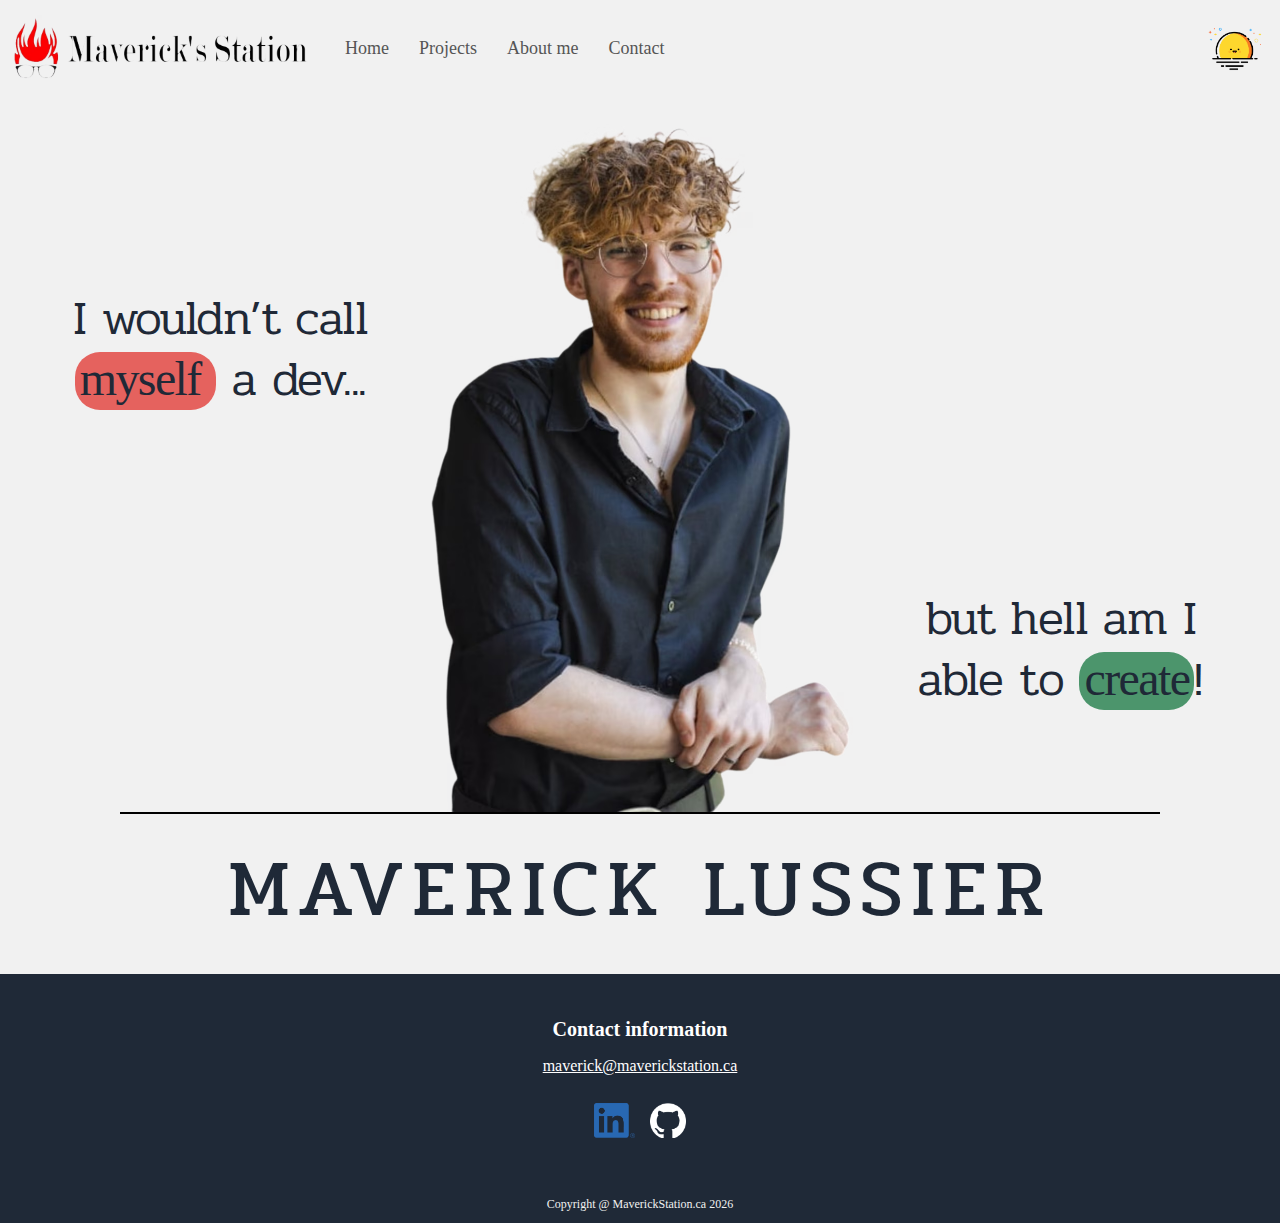
==== commit a4b249e1: "Header fix & images formatting" ====
--- a/index.html
+++ b/index.html
@@ -3,7 +3,7 @@
 
 <head>
     <title>Maverick's Station</title>
-    <link rel="icon" type="image/png" href="images/favicon.png">
+    <link rel="icon" type="image/avif" href="images/favicon.avif">
     <meta name="author" content="Maverick Lussier">
     <meta name="keywords"
         content="Maverick Lussier, Maverick, Lussier, MaverickStation, Maverick Station, Maverick Lussier Portfolio, Maverick Lussier Projects, Maverick Lussier Contact, Maverick Lussier About Me">
@@ -19,7 +19,7 @@
     <link rel="preconnect" href="https://fonts.googleapis.com">
     <link rel="preconnect" href="https://fonts.gstatic.com" crossorigin>
     <link href="https://fonts.googleapis.com/css2?family=Pridi:wght@200;300;400;500;600;700&display=swap"
-        rel="stylesheet">
+        rel="stylesheet">   
     <script>(function (w, d, s, l, i) { w[l] = w[l] || []; w[l].push({ 'gtm.start': new Date().getTime(), event: 'gtm.js' }); var f = d.getElementsByTagName(s)[0], j = d.createElement(s), dl = l != 'dataLayer' ? '&l=' + l : ''; j.async = true; j.src = 'https://www.googletagmanager.com/gtm.js?id=' + i + dl; f.parentNode.insertBefore(j, f); })(window, document, 'script', 'dataLayer', 'GTM-K57DZNFK');</script>
 </head>
 
@@ -28,8 +28,8 @@
             style="display:none;visibility:hidden"></iframe></noscript>
     <header class="mainHeader">
         <div class="logoTitle">
-            <a href="https://maverickstation.ca/"><img id="logo" class="theme-image" data-light="images/newlogo.png"
-                    data-dark="images/dm-newlogo.png" src="images/newlogo.png" alt="Maverick Lussier"></a>
+            <a href="https://maverickstation.ca/"><img id="logo" class="theme-image" data-light="images/newlogo.avif"
+                    data-dark="images/dm-newlogo.avif" src="images/newlogo.avif" alt="Maverick Lussier"></a>
         </div>
         <nav class="listMenu" aria-label="Main Navigation">
             <a id="homeNav" href="https://maverickstation.ca/" aria-label="Home">Home</a>
@@ -37,15 +37,15 @@
             <a id="aboutmeNav" href="https://maverickstation.ca/aboutme" aria-label="About me">About me</a>
             <a id="contactNav" href="#footer" aria-label="Contact">Contact</a>
             <div id="theme-toggle-mobile" class="theme-toggle mobile-only">
-                <img src="images/sun-sunrise-svgrepo-com.png" alt="Sun Icon" class="icon sun-icon" />
-                <img src="images/man-on-the-moon-svgrepo-com.png" alt="Moon Icon" class="icon moon-icon" />
+                <img src="images/sun-sunrise-svgrepo-com.avif" alt="Sun Icon" class="icon sun-icon" />
+                <img src="images/man-on-the-moon-svgrepo-com.avif" alt="Moon Icon" class="icon moon-icon" />
             </div>
         </nav>
         <div class="header-right">
             <div id="theme-toggle" class="theme-toggle">
-                <img src="images/sun-sunrise-svgrepo-com.png" alt="Sun Icon - Indicates you're currently in Light Mode"
+                <img src="images/sun-sunrise-svgrepo-com.avif" alt="Sun Icon - Indicates you're currently in Light Mode"
                     class="icon sun-icon" />
-                <img src="images/man-on-the-moon-svgrepo-com.png"
+                <img src="images/man-on-the-moon-svgrepo-com.avif"
                     alt="Moon Icon - Indicates you're currently in Dark Mode" class="icon moon-icon" />
             </div>
         </div>
@@ -55,7 +55,7 @@
         <div class="row">
             <div class="container">
                 <div class="maverick">
-                    <img src="images/maverick-torso.png" alt="Maverick Lussier">
+                    <img src="images/maverick-torso.avif" alt="Maverick Lussier">
                 </div>
 
                 <p id="not-a-dev-desc" class="description">I wouldn’t call<br><span id="myselfCTA"
@@ -77,7 +77,7 @@
             </ul>
             <div class="socials">
                 <a href="https://www.linkedin.com/in/maverick-lussier-965498231/" target="_blank"><img
-                        src="images/LinkedIn.png" alt="LinkedIn profile"></a>
+                        src="images/LinkedIn.avif" alt="LinkedIn profile"></a>
                 <a href="https://github.com/Maverick015" target="_blank"><img src="images/dm-github.png"
                         alt="GitHub profile"></a>
             </div>
--- a/styles.css
+++ b/styles.css
@@ -20,6 +20,7 @@
 }
 
 /* Main Header */
+.mainHeader{z-index: 10;}
 .logoTitle,.logoTitle a,#logo{height: 67px; max-width: 300px; display: flex; gap: 10px; flex-wrap: wrap; align-items: center; }
 .listMenu{ display: flex; justify-content: center; align-items: center; flex-wrap: wrap; text-align: center; min-width: 0; }
 .listMenu a{ font-size: 18px; padding: 15px; text-decoration: none; color: var(--gray); }
